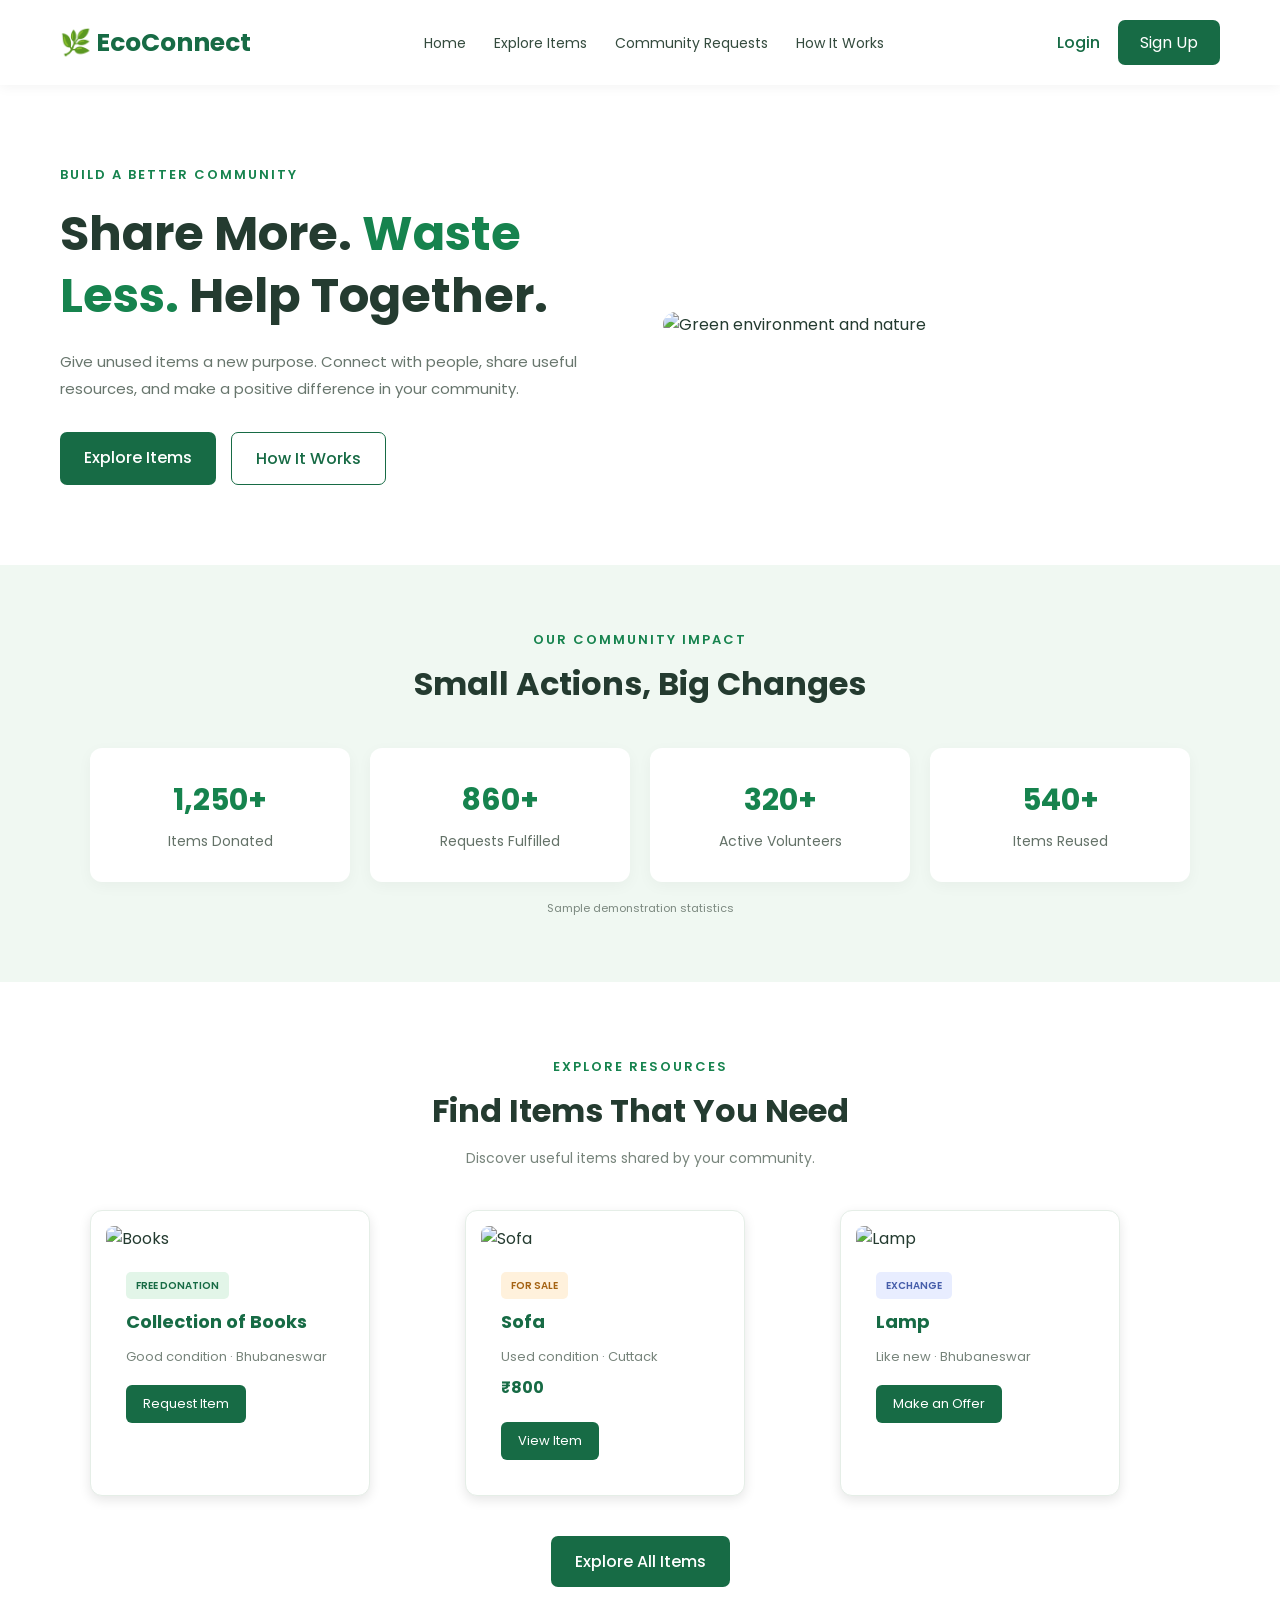
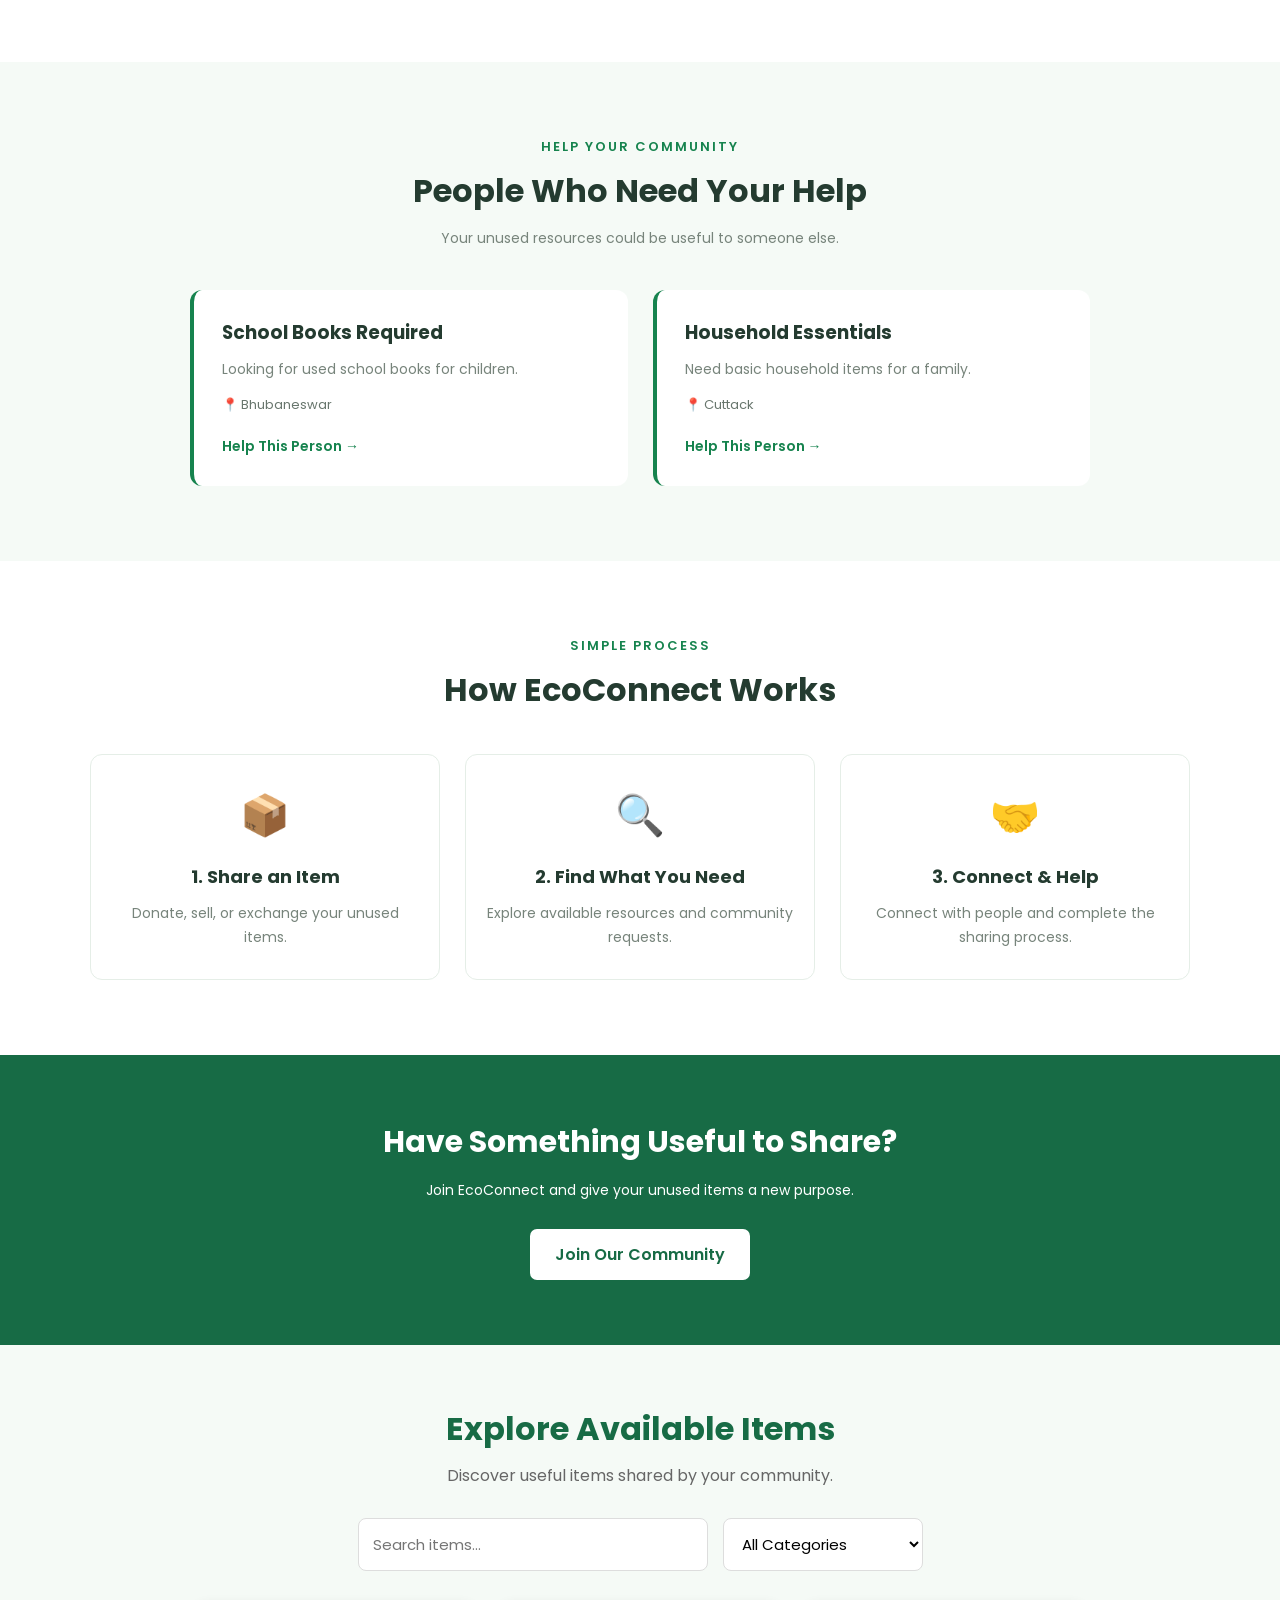
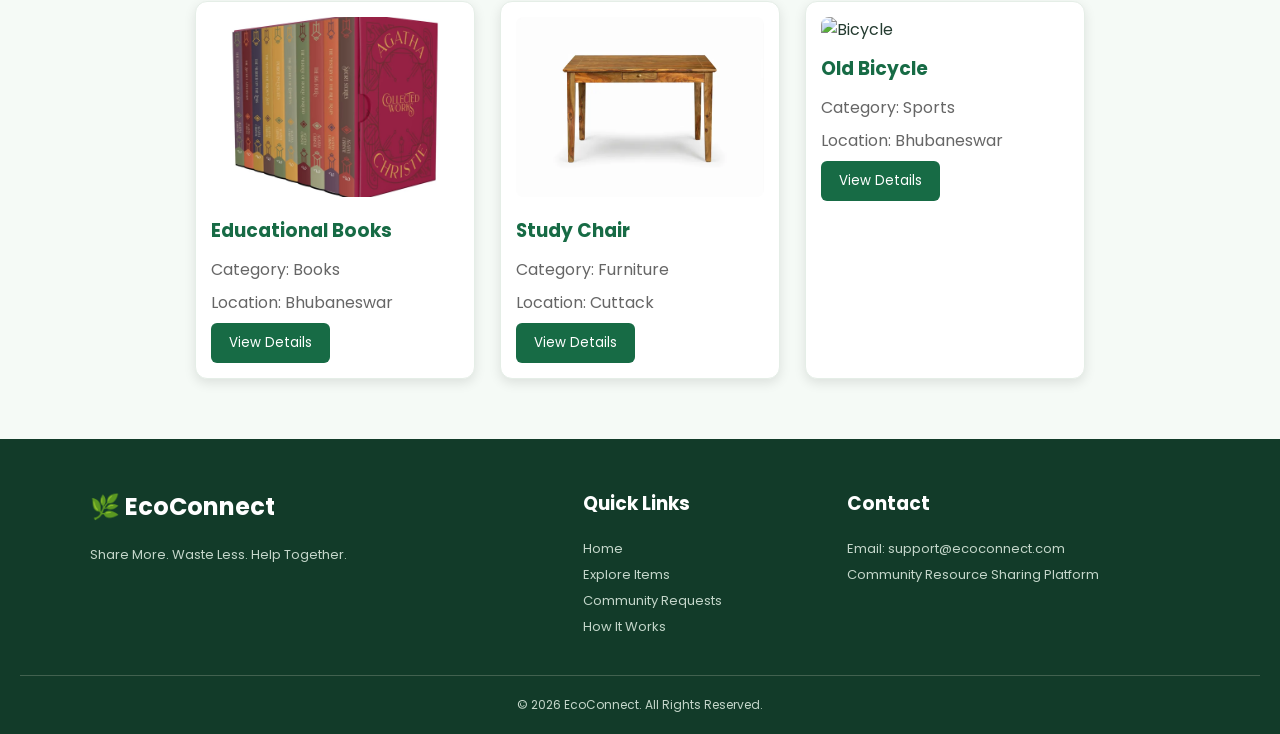
==== index.html @ ccbc95ff "Initial commit - EcoConnect" ====
<!DOCTYPE html>
<html lang="en">
<head>
    <meta charset="UTF-8">
    <meta name="viewport" content="width=device-width, initial-scale=1.0">

    <title>EcoConnect | Share More, Waste Less</title>

    <link rel="stylesheet" href="css/style.css">
</head>
<body>

    <!-- Navbar -->
     <header>
    <nav class="navbar">

        <a href="#" class="logo">🌿 EcoConnect</a>

        <button class="menu-btn" id="menuBtn">
            ☰
        </button>

        <ul class="nav-links" id="navLinks">
            <li><a href="#">Home</a></li>
            <li><a href="#explore">Explore Items</a></li>
            <li><a href="#requests">Community Requests</a></li>
            <li><a href="#how-it-works">How It Works</a></li>
        </ul>

        <div class="nav-buttons">
            <a href="login.html" class="login-btn">Login</a>
            <a href="register.html" class="signup-btn">Sign Up</a>
        </div>

    </nav>
    </header>
  


    <!-- Hero Section -->
    <section class="hero">
        <div class="hero-content">
            <p class="small-heading">BUILD A BETTER COMMUNITY</p>

            <h1>Share More. <span>Waste Less.</span> Help Together.</h1>

            <p class="hero-description">
                Give unused items a new purpose. Connect with people,
                share useful resources, and make a positive difference
                in your community.
            </p>

            <div class="hero-buttons">
                <a href="#explore" class="primary-btn">Explore Items</a>
                <a href="#how-it-works" class="secondary-btn">How It Works</a>
            </div>
        </div>

        <div class="hero-image">
            <img
                src="https://images.unsplash.com/photo-1542601906990-b4d3fb778b09?w=900"
                alt="Green environment and nature">
        </div>
    </section>


    <!-- Impact Statistics -->
    <section class="impact">
        <div class="section-heading">
            <p>OUR COMMUNITY IMPACT</p>
            <h2>Small Actions, Big Changes</h2>
        </div>

        <div class="impact-container">
            <div class="impact-card">
                <h3>1,250+</h3>
                <p>Items Donated</p>
            </div>

            <div class="impact-card">
                <h3>860+</h3>
                <p>Requests Fulfilled</p>
            </div>

            <div class="impact-card">
                <h3>320+</h3>
                <p>Active Volunteers</p>
            </div>

            <div class="impact-card">
                <h3>540+</h3>
                <p>Items Reused</p>
            </div>
        </div>
        <p class="demo-note">Sample demonstration statistics</p>
    </section>


    <!-- Featured Items -->
    <section class="featured" id="explore">
        <div class="section-heading">
            <p>EXPLORE RESOURCES</p>
            <h2>Find Items That You Need</h2>
            <span>Discover useful items shared by your community.</span>
        </div>

        <div class="item-container">

            <div class="item-card">
                <img src="https://images.unsplash.com/photo-1544716278-ca5e3f4abd8c?w=600"
                     alt="Books">

                <div class="item-info">
                    <span class="free-tag">FREE DONATION</span>
                    <h3>Collection of Books</h3>
                    <p>Good condition · Bhubaneswar</p>
                    <a href="#" class="card-btn">Request Item</a>
                </div>
            </div>

            <div class="item-card">
                <img src="https://images.unsplash.com/photo-1555041469-a586c61ea9bc?w=600"
                     alt="Sofa">

                <div class="item-info">
                    <span class="sale-tag">FOR SALE</span>
                    <h3>Sofa</h3>
                    <p>Used condition · Cuttack</p>
                    <h4>₹800</h4>
                    <a href="#" class="card-btn">View Item</a>
                </div>
            </div>

            <div class="item-card">
                <img src="https://images.unsplash.com/photo-1494438639946-1ebd1d20bf85?w=600"
                     alt="Lamp">

                <div class="item-info">
                    <span class="exchange-tag">EXCHANGE</span>
                    <h3>Lamp</h3>
                    <p>Like new · Bhubaneswar</p>
                    <a href="#" class="card-btn">Make an Offer</a>
                </div>
            </div>

        </div>

        <div class="center-button">
            <a href="#" class="primary-btn">Explore All Items</a>
        </div>
    </section>


    <!-- Community Requests -->
    <section class="requests" id="requests">
        <div class="section-heading">
            <p>HELP YOUR COMMUNITY</p>
            <h2>People Who Need Your Help</h2>
            <span>Your unused resources could be useful to someone else.</span>
        </div>

        <div class="request-container">

            <div class="request-card">
                <h3>School Books Required</h3>
                <p>Looking for used school books for children.</p>
                <span>📍 Bhubaneswar</span>
                <a href="#">Help This Person →</a>
            </div>

            <div class="request-card">
                <h3>Household Essentials</h3>
                <p>Need basic household items for a family.</p>
                <span>📍 Cuttack</span>
                <a href="#">Help This Person →</a>
            </div>

        </div>
    </section>


    <!-- How It Works -->
    <section class="how-it-works" id="how-it-works">
        <div class="section-heading">
            <p>SIMPLE PROCESS</p>
            <h2>How EcoConnect Works</h2>
        </div>

        <div class="steps-container">

            <div class="step-card">
                <div class="step-icon">📦</div>
                <h3>1. Share an Item</h3>
                <p>Donate, sell, or exchange your unused items.</p>
            </div>

            <div class="step-card">
                <div class="step-icon">🔍</div>
                <h3>2. Find What You Need</h3>
                <p>Explore available resources and community requests.</p>
            </div>

            <div class="step-card">
                <div class="step-icon">🤝</div>
                <h3>3. Connect & Help</h3>
                <p>Connect with people and complete the sharing process.</p>
            </div>

        </div>
    </section>


    <!-- Call To Action -->
    <section class="cta">
        <h2>Have Something Useful to Share?</h2>
        <p>Join EcoConnect and give your unused items a new purpose.</p>
        <a href="#" class="cta-btn">Join Our Community</a>
    </section>

        <!-- Explore Items Section -->
<section class="explore" id="explore">

    <h2>Explore Available Items</h2>

    <p>Discover useful items shared by your community.</p>


    <!-- Search and Filter -->
<div class="search-filter">

    <input
        type="text"
        id="searchInput"
        placeholder="Search items..."
    >

    <select id="categoryFilter">
        <option value="all">All Categories</option>
        <option value="donation">Free Donation</option>
        <option value="sale">For Sale</option>
        <option value="exchange">Exchange</option>
    </select>

</div>


    <div class="explore-container">

        <div class="item-card" data-category="donation">
            <img src="images/books.jpg" alt="Books">
            <h3>Educational Books</h3>
            <p>Category: Books</p>
            <p>Location: Bhubaneswar</p>
            <button>View Details</button>
        </div>

        <div class="item-card" data-category="sale">
            <img src="images/table2.jpg" alt="wooden Table">
            <h3>Study Chair</h3>
            <p>Category: Furniture</p>
            <p>Location: Cuttack</p>
            <button>View Details</button>
        </div>

        <div class="item-card" data-category="exchange">
            <img src="images/bicycle.jpg" alt="Bicycle">
            <h3>Old Bicycle</h3>
            <p>Category: Sports</p>
            <p>Location: Bhubaneswar</p>
            <button>View Details</button>
        </div>

    </div>


    <!-- Item Details Popup -->

<div class="item-modal" id="itemModal">

    <div class="modal-content">

        <button class="close-modal" id="closeModal">&times;</button>

        <img src="" id="modalImage" alt="Item Image">

        <h2 id="modalTitle">Item Name</h2>

        <p id="modalCategory">Category</p>

        <p id="modalLocation">Location</p>

        <button class="request-btn">Request This Item</button>

        <p id="requestMessage"></p>

    </div>

</div>

</section>

    <!-- Footer -->
    <footer>
        <div class="footer-content">
            <div>
                <h2>🌿 EcoConnect</h2>
                <p>Share More. Waste Less. Help Together.</p>
            </div>

            <div>
                <h3>Quick Links</h3>
                <a href="#">Home</a>
                <a href="#explore">Explore Items</a>
                <a href="#requests">Community Requests</a>
                <a href="#how-it-works">How It Works</a>
            </div>

            <div>
                <h3>Contact</h3>
                <p>Email: support@ecoconnect.com</p>
                <p>Community Resource Sharing Platform</p>
            </div>
        </div>

        <div class="copyright">
            <p>© 2026 EcoConnect. All Rights Reserved.</p>
        </div>
    </footer>
<script src="js/script.js"></script>
</body>
</html>
---- css/style.css ----
/* 
* {
    margin: 0;
    padding: 0;
    box-sizing: border-box;
}

body {
    font-family: Arial, sans-serif;
    background-color: #f5faf6;
    color: #1b4332;
    text-align: center;
    padding: 100px 20px;
}

h1 {
    font-size: 40px;
    margin-bottom: 15px;
}

p {
    font-size: 18px;
} */


@import url('https://fonts.googleapis.com/css2?family=Poppins:wght@300;400;500;600;700;800&display=swap');

* {
    margin: 0;
    padding: 0;
    box-sizing: border-box;
    font-family: 'Poppins', sans-serif;
}

html {
    scroll-behavior: smooth;
}

body {
    background: #ffffff;
    color: #243b30;
}

/* Navbar */

header {
    width: 100%;
    background: #ffffff;
    box-shadow: 0 2px 12px rgba(0, 0, 0, 0.05);
}

.navbar {
    max-width: 1200px;
    margin: auto;
    padding: 20px;
    display: flex;
    justify-content: space-between;
    align-items: center;
}

.logo {
    color: #176b45;
    font-size: 25px;
    font-weight: 700;
    text-decoration: none;
}

.nav-links {
    display: flex;
    gap: 28px;
    list-style: none;
}

.nav-links a {
    text-decoration: none;
    color: #344b3e;
    font-size: 14px;
}

.nav-links a:hover {
    color: #16834e;
}

.nav-buttons {
    display: flex;
    align-items: center;
    gap: 18px;
}

.login-btn {
    text-decoration: none;
    color: #176b45;
    font-weight: 500;
}

.signup-btn {
    background: #176b45;
    color: white;
    text-decoration: none;
    padding: 10px 22px;
    border-radius: 7px;
}


/* Hero Section */

.hero {
    max-width: 1200px;
    margin: auto;
    padding: 80px 20px;
    display: flex;
    align-items: center;
    justify-content: space-between;
    gap: 45px;
}

.hero-content {
    flex: 1;
}

.small-heading {
    color: #16834e;
    font-weight: 600;
    font-size: 13px;
    letter-spacing: 2px;
    margin-bottom: 18px;
}

.hero h1 {
    font-size: 48px;
    line-height: 1.3;
    margin-bottom: 20px;
}

.hero h1 span {
    color: #16834e;
}

.hero-description {
    color: #68766d;
    line-height: 1.8;
    font-size: 15px;
    max-width: 520px;
}

.hero-buttons {
    display: flex;
    gap: 15px;
    margin-top: 30px;
}

.primary-btn,
.secondary-btn {
    display: inline-block;
    text-decoration: none;
    padding: 13px 24px;
    border-radius: 7px;
    font-weight: 500;
}

.primary-btn {
    background: #176b45;
    color: white;
}

.secondary-btn {
    border: 1px solid #176b45;
    color: #176b45;
}

.primary-btn:hover,
.signup-btn:hover {
    background: #105536;
}

.hero-image {
    flex: 1;
}

.hero-image img {
    width: 100%;
    height: 370px;
    object-fit: cover;
    border-radius: 20px;
}


/* Common Section Heading */

.section-heading {
    text-align: center;
    margin-bottom: 40px;
}

.section-heading p {
    color: #16834e;
    font-size: 13px;
    font-weight: 600;
    letter-spacing: 2px;
    margin-bottom: 10px;
}

.section-heading h2 {
    font-size: 32px;
    margin-bottom: 10px;
}

.section-heading span {
    color: #77847b;
    font-size: 14px;
}


/* Impact Section */

.impact {
    background: #f0f8f2;
    padding: 65px 20px;
}

.impact-container {
    max-width: 1100px;
    margin: auto;
    display: grid;
    grid-template-columns: repeat(4, 1fr);
    gap: 20px;
}

.impact-card {
    background: white;
    padding: 30px 15px;
    text-align: center;
    border-radius: 12px;
    box-shadow: 0 4px 15px rgba(0, 0, 0, 0.04);
}

.impact-card h3 {
    color: #16834e;
    font-size: 30px;
    margin-bottom: 8px;
}

.impact-card p {
    color: #647268;
    font-size: 14px;
}

.demo-note {
    text-align: center;
    margin-top: 18px;
    color: #7b887f;
    font-size: 11px;
}


/* Featured Items */

.featured {
    padding: 75px 20px;
}

.item-container {
    max-width: 1100px;
    margin: auto;
    display: grid;
    grid-template-columns: repeat(3, 1fr);
    gap: 25px;
}

.item-card {
    border: 1px solid #e5eee7;
    border-radius: 12px;
    overflow: hidden;
    background: white;
    transition: 0.3s;
}

.item-card:hover {
    transform: translateY(-6px);
    box-shadow: 0 8px 20px rgba(0, 0, 0, 0.08);
}

.item-card img {
    width: 100%;
    height: 210px;
    object-fit: cover;
}

.item-info {
    padding: 20px;
}

.item-info h3 {
    font-size: 18px;
    margin: 12px 0 8px;
}

.item-info p {
    font-size: 13px;
    color: #77847b;
    margin-bottom: 12px;
}

.item-info h4 {
    color: #176b45;
    margin-bottom: 12px;
}

.free-tag,
.sale-tag,
.exchange-tag {
    font-size: 10px;
    font-weight: 600;
    padding: 6px 10px;
    border-radius: 5px;
}

.free-tag {
    background: #e2f5e8;
    color: #176b45;
}

.sale-tag {
    background: #fff1dc;
    color: #a56313;
}

.exchange-tag {
    background: #e8edff;
    color: #465eaa;
}

.card-btn {
    display: inline-block;
    background: #176b45;
    color: white;
    padding: 9px 17px;
    border-radius: 6px;
    text-decoration: none;
    font-size: 13px;
    margin-top: 10px;
}

.center-button {
    text-align: center;
    margin-top: 40px;
}


/* Community Requests */

.requests {
    padding: 75px 20px;
    background: #f5faf6;
}

.request-container {
    max-width: 900px;
    margin: auto;
    display: grid;
    grid-template-columns: repeat(2, 1fr);
    gap: 25px;
}

.request-card {
    background: white;
    padding: 28px;
    border-radius: 12px;
    border-left: 4px solid #16834e;
}

.request-card h3 {
    margin-bottom: 12px;
}

.request-card p {
    color: #77847b;
    font-size: 14px;
    margin-bottom: 15px;
}

.request-card span {
    display: block;
    color: #68766d;
    font-size: 13px;
    margin-bottom: 18px;
}

.request-card a {
    text-decoration: none;
    color: #16834e;
    font-weight: 600;
    font-size: 14px;
}


/* How It Works */

.how-it-works {
    padding: 75px 20px;
}

.steps-container {
    max-width: 1100px;
    margin: auto;
    display: grid;
    grid-template-columns: repeat(3, 1fr);
    gap: 25px;
}

.step-card {
    text-align: center;
    padding: 30px 20px;
    border: 1px solid #e5eee7;
    border-radius: 12px;
}

.step-icon {
    font-size: 40px;
    margin-bottom: 18px;
}

.step-card h3 {
    margin-bottom: 12px;
    font-size: 18px;
}

.step-card p {
    color: #77847b;
    font-size: 14px;
    line-height: 1.7;
}


/* Call To Action */

.cta {
    background: #176b45;
    color: white;
    text-align: center;
    padding: 65px 20px;
}

.cta h2 {
    font-size: 30px;
    margin-bottom: 15px;
}

.cta p {
    font-size: 14px;
    margin-bottom: 28px;
}

.cta-btn {
    display: inline-block;
    background: white;
    color: #176b45;
    padding: 13px 25px;
    border-radius: 7px;
    text-decoration: none;
    font-weight: 600;
}


/* Footer */

footer {
    background: #123b29;
    color: white;
    padding: 50px 20px 20px;
}

.footer-content {
    max-width: 1100px;
    margin: auto;
    display: grid;
    grid-template-columns: 2fr 1fr 1.5fr;
    gap: 35px;
}

.footer-content h2,
.footer-content h3 {
    margin-bottom: 18px;
}

.footer-content p,
.footer-content a {
    color: #c4d6ca;
    font-size: 13px;
    line-height: 2;
}

.footer-content a {
    display: block;
    text-decoration: none;
}

.copyright {
    text-align: center;
    border-top: 1px solid #42614f;
    margin-top: 35px;
    padding-top: 20px;
}

.copyright p {
    font-size: 12px;
    color: #c4d6ca;
}


/* Responsive Design */

@media (max-width: 900px) {
    .nav-links {
        gap: 12px;
    }

    .hero h1 {
        font-size: 38px;
    }

    .impact-container {
        grid-template-columns: repeat(2, 1fr);
    }

    .item-container {
        grid-template-columns: repeat(2, 1fr);
    }
}

@media (max-width: 650px) {
    .navbar {
        flex-wrap: wrap;
        gap: 18px;
    }

    .nav-links {
        width: 100%;
        flex-wrap: wrap;
        justify-content: center;
    }

    .nav-buttons {
        margin: auto;
    }

    .hero {
        flex-direction: column;
        padding: 50px 20px;
    }

    .hero h1 {
        font-size: 34px;
    }

    .hero-image img {
        height: 250px;
    }

    .impact-container,
    .item-container,
    .request-container,
    .steps-container,
    .footer-content {
        grid-template-columns: 1fr;
    }

    .section-heading h2 {
        font-size: 25px;
    }

    .hero-buttons {
        flex-wrap: wrap;
    }

    .cta h2 {
        font-size: 24px;
    }
}


.menu-btn {
    display: none;
    background: #176b45;
    color: white;
    border: none;
    padding: 8px 12px;
    border-radius: 5px;
    font-size: 22px;
    cursor: pointer;
}

@media (max-width: 650px) {

    .navbar {
        position: relative;
    }

    .menu-btn {
        display: block;
    }

    .nav-links {
        display: none;
        flex-direction: column;
        width: 100%;
        background: white;
        padding: 20px;
        gap: 20px;
    }

    .nav-links.active {
        display: flex;
    }

    .nav-buttons {
        width: 100%;
        justify-content: center;
    }
}

/* Explore Items Section */

.explore {
    padding: 60px 8%;
    text-align: center;
    background: #f5faf6;
}

.explore h2 {
    font-size: 32px;
    color: #176b45;
    margin-bottom: 10px;
}

.explore p {
    color: #666;
    margin-bottom: 20px;
}

.explore-container {
    display: flex;
    justify-content: center;
    gap: 25px;
    flex-wrap: wrap;
    margin-top: 30px;
}

.item-card {
    width: 280px;
    background: white;
    padding: 15px;
    border-radius: 12px;
    box-shadow: 0 4px 12px rgba(0,0,0,0.1);
    text-align: left;
}

.item-card img {
    width: 100%;
    height: 180px;
    object-fit: cover;
    border-radius: 8px;
}

.item-card h3 {
    color: #176b45;
    margin: 12px 0;
}

.item-card p {
    margin: 8px 0;
}

.item-card button {
    background: #176b45;
    color: white;
    border: none;
    padding: 10px 18px;
    border-radius: 6px;
    cursor: pointer;
}



/* Search and Filter */

.search-filter {
    display: flex;
    justify-content: center;
    align-items: center;
    gap: 15px;
    margin: 30px auto;
    flex-wrap: wrap;
}

.search-filter input {
    width: 350px;
    padding: 14px;
    border: 1px solid #ddd;
    border-radius: 8px;
    font-size: 15px;
    outline: none;
}

.search-filter input:focus {
    border-color: #176b45;
}

.search-filter select {
    width: 200px;
    padding: 14px;
    border: 1px solid #ddd;
    border-radius: 8px;
    font-size: 15px;
    cursor: pointer;
    background: white;
}

.search-filter select:focus {
    outline: 1px solid #176b45;
}

@media (max-width: 600px) {
    .search-filter {
        flex-direction: column;
        padding: 0 15px;
    }

    .search-filter input,
    .search-filter select {
        width: 100%;
    }
}



/* Item Details Popup */

.item-modal {
    display: none;
    position: fixed;
    z-index: 1000;
    top: 0;
    left: 0;
    width: 100%;
    height: 100%;
    background: rgba(0, 0, 0, 0.6);
    justify-content: center;
    align-items: center;
    padding: 15px;
}

.modal-content {
    background: white;
    width: 400px;
    max-width: 100%;
    padding: 25px;
    border-radius: 12px;
    text-align: center;
    position: relative;
    box-shadow: 0 5px 20px rgba(0, 0, 0, 0.2);
}

.modal-content img {
    width: 100%;
    height: 200px;
    object-fit: contain;
    border-radius: 8px;
    margin-bottom: 15px;
}

.modal-content h2 {
    color: #176b45;
    margin-bottom: 12px;
}

.modal-content p {
    color: #555;
    margin: 10px 0;
}

.close-modal {
    position: absolute;
    top: 8px;
    right: 12px;
    border: none;
    background: none;
    font-size: 28px;
    cursor: pointer;
    color: #333;
}

.request-btn {
    background: #176b45;
    color: white;
    border: none;
    padding: 12px 20px;
    border-radius: 6px;
    cursor: pointer;
    margin-top: 15px;
}

.request-btn:hover {
    background: #105536;
}
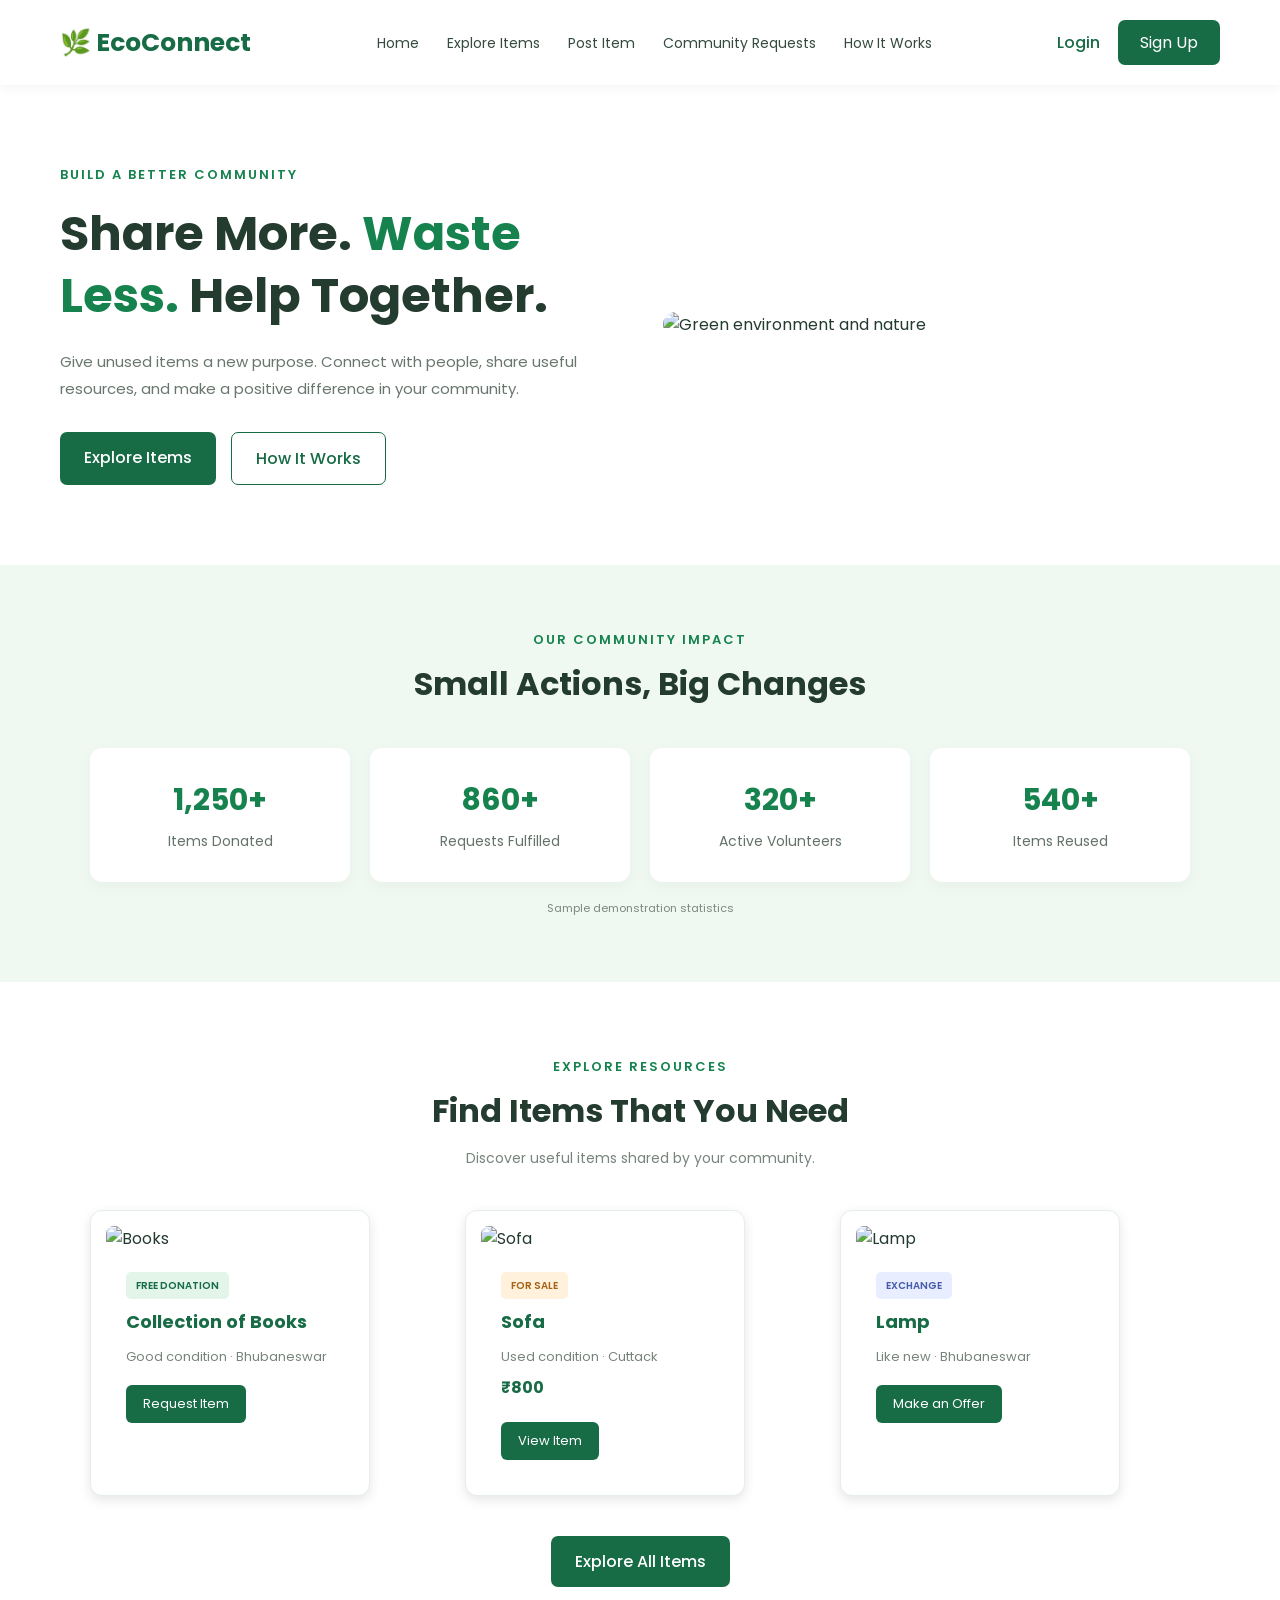
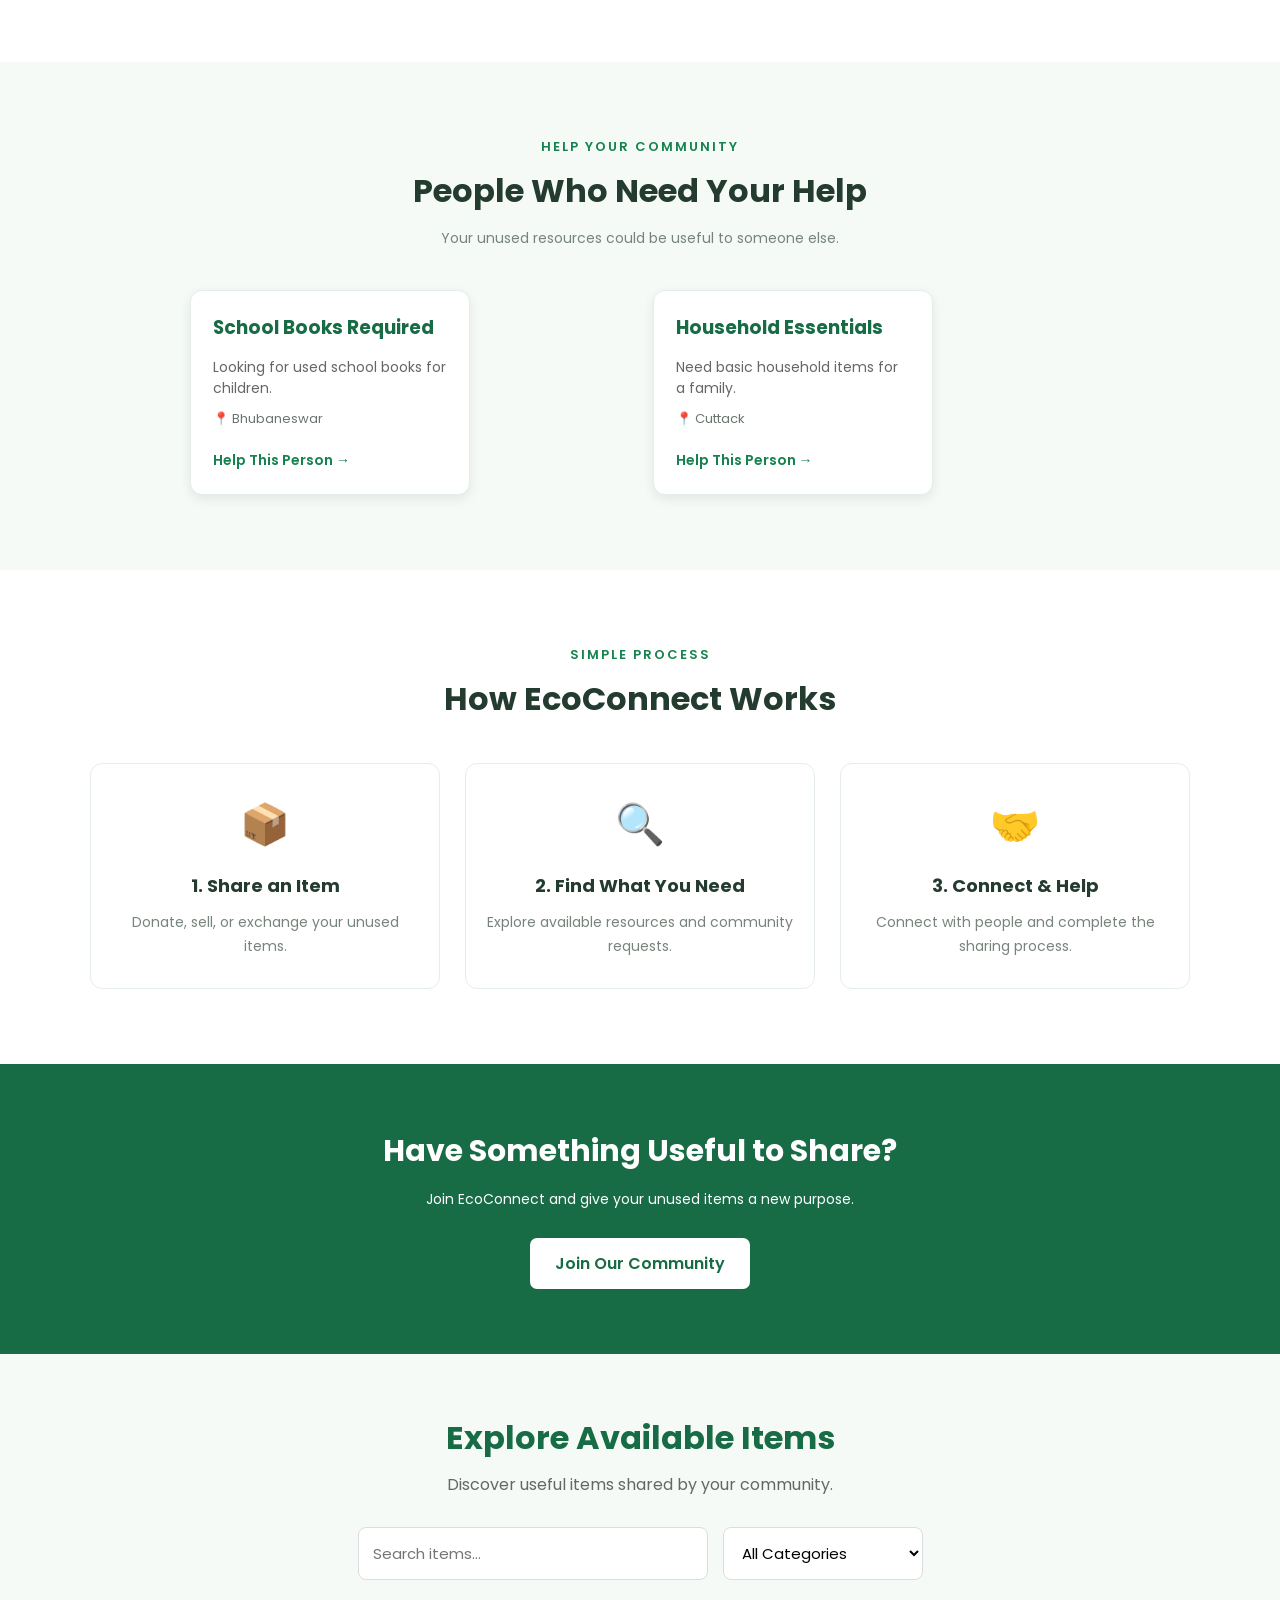
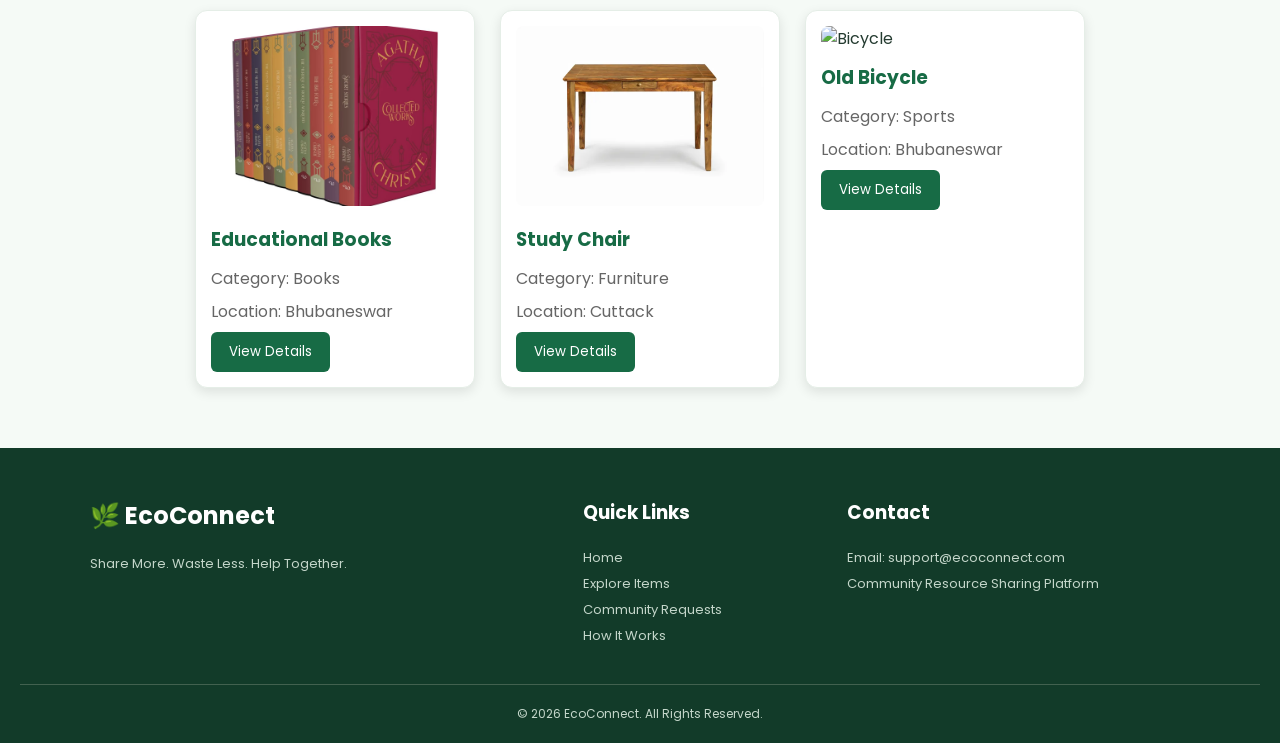
==== commit 1c8e3357: "Updated EcoConnect project with new features" ====
--- a/index.html
+++ b/index.html
@@ -1,4 +1,3 @@
-
 <!DOCTYPE html>
 <html lang="en">
 <head>
@@ -24,13 +23,24 @@
         <ul class="nav-links" id="navLinks">
             <li><a href="#">Home</a></li>
             <li><a href="#explore">Explore Items</a></li>
+            <li><a href="post-item.html">Post Item</a></li>
             <li><a href="#requests">Community Requests</a></li>
             <li><a href="#how-it-works">How It Works</a></li>
         </ul>
 
-        <div class="nav-buttons">
+        <!-- <div class="nav-buttons">
             <a href="login.html" class="login-btn">Login</a>
             <a href="register.html" class="signup-btn">Sign Up</a>
+        </div> -->
+       
+        <div class="nav-buttons" id="authLinks">
+            <a href="login.html" class="login-btn">Login</a>
+            <a href="register.html" class="signup-btn">Sign Up</a>
+        </div>
+
+        <div class="user-info" id="userInfo" style="display: none;">
+            <span id="userName"></span>
+            <button id="logoutBtn">Logout</button>
         </div>
 
     </nav>
@@ -98,7 +108,7 @@
 
 
     <!-- Featured Items -->
-    <section class="featured" id="explore">
+    <section class="featured" id="featured">
         <div class="section-heading">
             <p>EXPLORE RESOURCES</p>
             <h2>Find Items That You Need</h2>
@@ -328,5 +338,6 @@
         </div>
     </footer>
 <script src="js/script.js"></script>
+<script src="js/auth.js"></script>
 </body>
 </html>
--- a/css/style.css
+++ b/css/style.css
@@ -802,4 +802,473 @@
 
 .request-btn:hover {
     background: #105536;
-}+}
+
+
+
+
+/* My Requests Page */
+
+.my-requests {
+    padding: 60px 8%;
+    min-height: 70vh;
+    background: #f5faf6;
+    text-align: center;
+}
+
+.my-requests h1 {
+    color: #176b45;
+    font-size: 32px;
+    margin-bottom: 10px;
+}
+
+.my-requests > p {
+    color: #666;
+    margin-bottom: 35px;
+}
+
+#requestsContainer {
+    display: flex;
+    flex-wrap: wrap;
+    justify-content: center;
+    gap: 25px;
+}
+
+.request-card {
+    background: white;
+    width: 280px;
+    padding: 22px;
+    border-radius: 12px;
+    text-align: left;
+    box-shadow: 0 4px 12px rgba(0, 0, 0, 0.08);
+    border: 1px solid #e5eee8;
+}
+
+.request-card h3 {
+    color: #176b45;
+    margin-bottom: 15px;
+}
+
+.request-card p {
+    color: #666;
+    margin: 10px 0;
+    font-size: 14px;
+}
+
+.request-status {
+    display: inline-block;
+    background: #fff3cd;
+    color: #856404;
+    padding: 7px 14px;
+    border-radius: 20px;
+    font-size: 13px;
+    margin-top: 10px;
+}
+
+
+
+
+/* Cancel Request Button */
+
+.cancel-btn {
+    display: block;
+    width: 100%;
+    margin-top: 18px;
+    padding: 11px;
+    background: #fff0f0;
+    color: #d93025;
+    border: 1px solid #d93025;
+    border-radius: 6px;
+    cursor: pointer;
+    font-size: 14px;
+}
+
+.cancel-btn:hover {
+    background: #d93025;
+    color: white;
+}
+
+
+
+
+/* Empty State */
+
+.empty-state {
+    width: 100%;
+    padding: 50px 20px;
+    text-align: center;
+    background: white;
+    border-radius: 12px;
+}
+
+.empty-icon {
+    font-size: 60px;
+    margin-bottom: 15px;
+}
+
+.empty-state h2 {
+    color: #176b45;
+    margin-bottom: 10px;
+}
+
+.empty-state p {
+    color: #666;
+    margin-bottom: 25px;
+}
+
+.explore-btn {
+    display: inline-block;
+    background: #176b45;
+    color: white;
+    text-decoration: none;
+    padding: 12px 25px;
+    border-radius: 7px;
+}
+
+.explore-btn:hover {
+    background: #105536;
+}
+
+
+
+
+/* Login Page */
+.auth-container {
+    min-height: 100vh;
+    display: flex;
+    justify-content: center;
+    align-items: center;
+    background: #f0f7f3;
+    padding: 20px;
+}
+
+.auth-box {
+    width: 100%;
+    max-width: 420px;
+    background: white;
+    padding: 35px;
+    border-radius: 12px;
+    box-shadow: 0 4px 20px rgba(0, 0, 0, 0.1);
+    text-align: center;
+}
+
+.auth-box h1 {
+    color: #176b45;
+    margin-bottom: 15px;
+}
+
+.auth-box h2 {
+    margin-bottom: 8px;
+    color: #333;
+}
+
+.auth-box p {
+    color: #666;
+    margin-bottom: 20px;
+}
+
+.auth-box input {
+    width: 100%;
+    padding: 13px;
+    margin-bottom: 15px;
+    border: 1px solid #ccc;
+    border-radius: 7px;
+    font-size: 15px;
+    box-sizing: border-box;
+}
+
+.auth-box button {
+    width: 100%;
+    padding: 13px;
+    background: #176b45;
+    color: white;
+    border: none;
+    border-radius: 7px;
+    cursor: pointer;
+    font-size: 16px;
+}
+
+.auth-box button:hover {
+    background: #105536;
+}
+
+.auth-box a {
+    color: #176b45;
+    text-decoration: none;
+    font-weight: 600;
+}
+
+.auth-box a:hover {
+    text-decoration: underline;
+}
+
+
+
+
+/* User Info and Logout Button */
+.user-info {
+    display: flex;
+    align-items: center;
+    gap: 12px;
+}
+
+.user-info span {
+    color: #176b45;
+    font-size: 15px;
+    font-weight: 600;
+}
+
+.user-info button {
+    padding: 9px 18px;
+    background: #fff0f0;
+    color: #d93025;
+    border: 1px solid #d93025;
+    border-radius: 6px;
+    font-size: 14px;
+    font-weight: 600;
+    cursor: pointer;
+    transition: 0.3s;
+}
+
+.user-info button:hover {
+    background: #d93025;
+    color: white;
+}
+
+
+
+
+/* ROLE SELECTION PAGE */
+
+.role-section {
+    min-height: 100vh;
+    padding: 60px 8%;
+    background: #f3faf5;
+    text-align: center;
+    display: flex;
+    flex-direction: column;
+    align-items: center;
+    justify-content: center;
+}
+
+.role-heading h1 {
+    color: #176b45;
+    font-size: 36px;
+    margin-bottom: 15px;
+}
+
+.role-heading h2 {
+    color: #222;
+    font-size: 27px;
+    margin-bottom: 10px;
+}
+
+.role-heading p {
+    color: #666;
+    font-size: 16px;
+    margin-bottom: 45px;
+}
+
+.role-container {
+    display: flex;
+    justify-content: center;
+    gap: 25px;
+    flex-wrap: wrap;
+    width: 100%;
+}
+
+.role-card {
+    background: white;
+    width: 280px;
+    padding: 35px 25px;
+    border-radius: 15px;
+    box-shadow: 0 5px 20px rgba(0,0,0,0.08);
+    transition: 0.3s;
+}
+
+.role-card:hover {
+    transform: translateY(-8px);
+    box-shadow: 0 10px 25px rgba(23,107,69,0.15);
+}
+
+.role-icon {
+    font-size: 55px;
+    margin-bottom: 15px;
+}
+
+.role-card h3 {
+    color: #176b45;
+    font-size: 23px;
+    margin-bottom: 12px;
+}
+
+.role-card p {
+    color: #666;
+    line-height: 1.6;
+    min-height: 75px;
+}
+
+.role-card button {
+    width: 100%;
+    padding: 13px;
+    margin-top: 20px;
+    background: #176b45;
+    color: white;
+    border: none;
+    border-radius: 8px;
+    font-size: 15px;
+    font-weight: 600;
+    cursor: pointer;
+    transition: 0.3s;
+}
+
+.role-card button:hover {
+    background: #105536;
+}
+
+.role-section > a {
+    margin-top: 35px;
+    color: #176b45;
+    text-decoration: none;
+    font-weight: 600;
+}
+
+@media (max-width: 768px) {
+    .role-section {
+        padding: 40px 20px;
+    }
+
+    .role-heading h1 {
+        font-size: 28px;
+    }
+
+    .role-heading h2 {
+        font-size: 22px;
+    }
+
+    .role-card {
+        width: 100%;
+        max-width: 350px;
+    }
+}
+
+
+
+
+
+/* DONOR DASHBOARD */
+
+.donor-dashboard {
+    min-height: 100vh;
+    background: #f3faf5;
+    padding: 35px 8%;
+}
+
+.dashboard-header {
+    display: flex;
+    justify-content: space-between;
+    align-items: center;
+    background: white;
+    padding: 20px 30px;
+    border-radius: 12px;
+    box-shadow: 0 3px 12px rgba(0,0,0,0.05);
+}
+
+.dashboard-header h1 {
+    color: #176b45;
+    font-size: 26px;
+    margin-bottom: 5px;
+}
+
+.dashboard-header p {
+    color: #777;
+}
+
+.dashboard-header a {
+    background: #176b45;
+    color: white;
+    text-decoration: none;
+    padding: 11px 22px;
+    border-radius: 7px;
+}
+
+.dashboard-welcome {
+    margin: 40px 0 30px;
+}
+
+.dashboard-welcome h2 {
+    font-size: 30px;
+    color: #176b45;
+    margin-bottom: 10px;
+}
+
+.dashboard-welcome p {
+    color: #666;
+}
+
+.dashboard-cards {
+    display: grid;
+    grid-template-columns: repeat(2, 1fr);
+    gap: 25px;
+}
+
+.dashboard-card {
+    background: white;
+    padding: 30px;
+    border-radius: 14px;
+    box-shadow: 0 4px 15px rgba(0,0,0,0.06);
+    transition: 0.3s;
+}
+
+.dashboard-card:hover {
+    transform: translateY(-5px);
+}
+
+.dashboard-icon {
+    font-size: 40px;
+    margin-bottom: 15px;
+}
+
+.dashboard-card h3 {
+    color: #176b45;
+    font-size: 21px;
+    margin-bottom: 10px;
+}
+
+.dashboard-card p {
+    color: #666;
+    line-height: 1.6;
+    margin-bottom: 20px;
+}
+
+.dashboard-card a {
+    display: inline-block;
+    background: #176b45;
+    color: white;
+    text-decoration: none;
+    padding: 11px 20px;
+    border-radius: 7px;
+    font-weight: 600;
+}
+
+.dashboard-card a:hover {
+    background: #105536;
+}
+
+@media (max-width: 650px) {
+    .donor-dashboard {
+        padding: 20px;
+    }
+
+    .dashboard-cards {
+        grid-template-columns: 1fr;
+    }
+
+    .dashboard-header {
+        padding: 15px;
+    }
+
+    .dashboard-welcome h2 {
+        font-size: 24px;
+    }
+}
